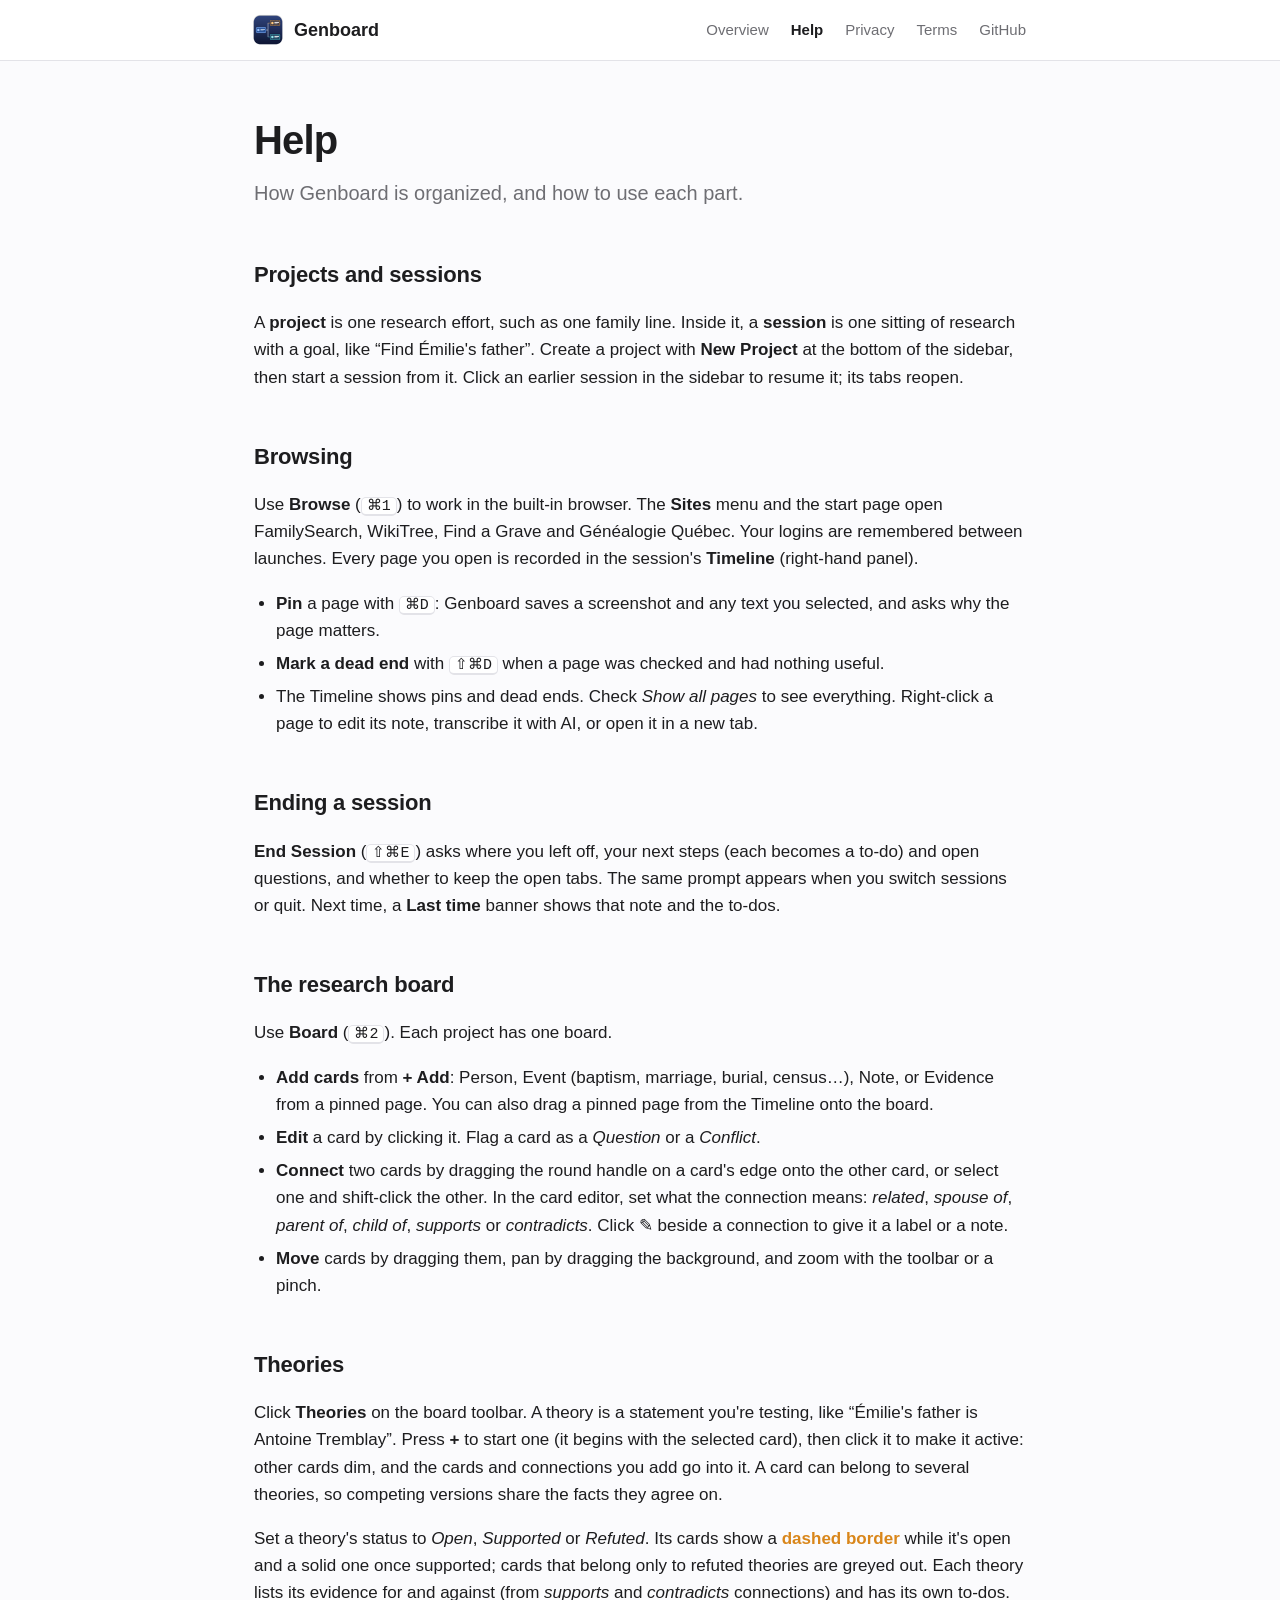
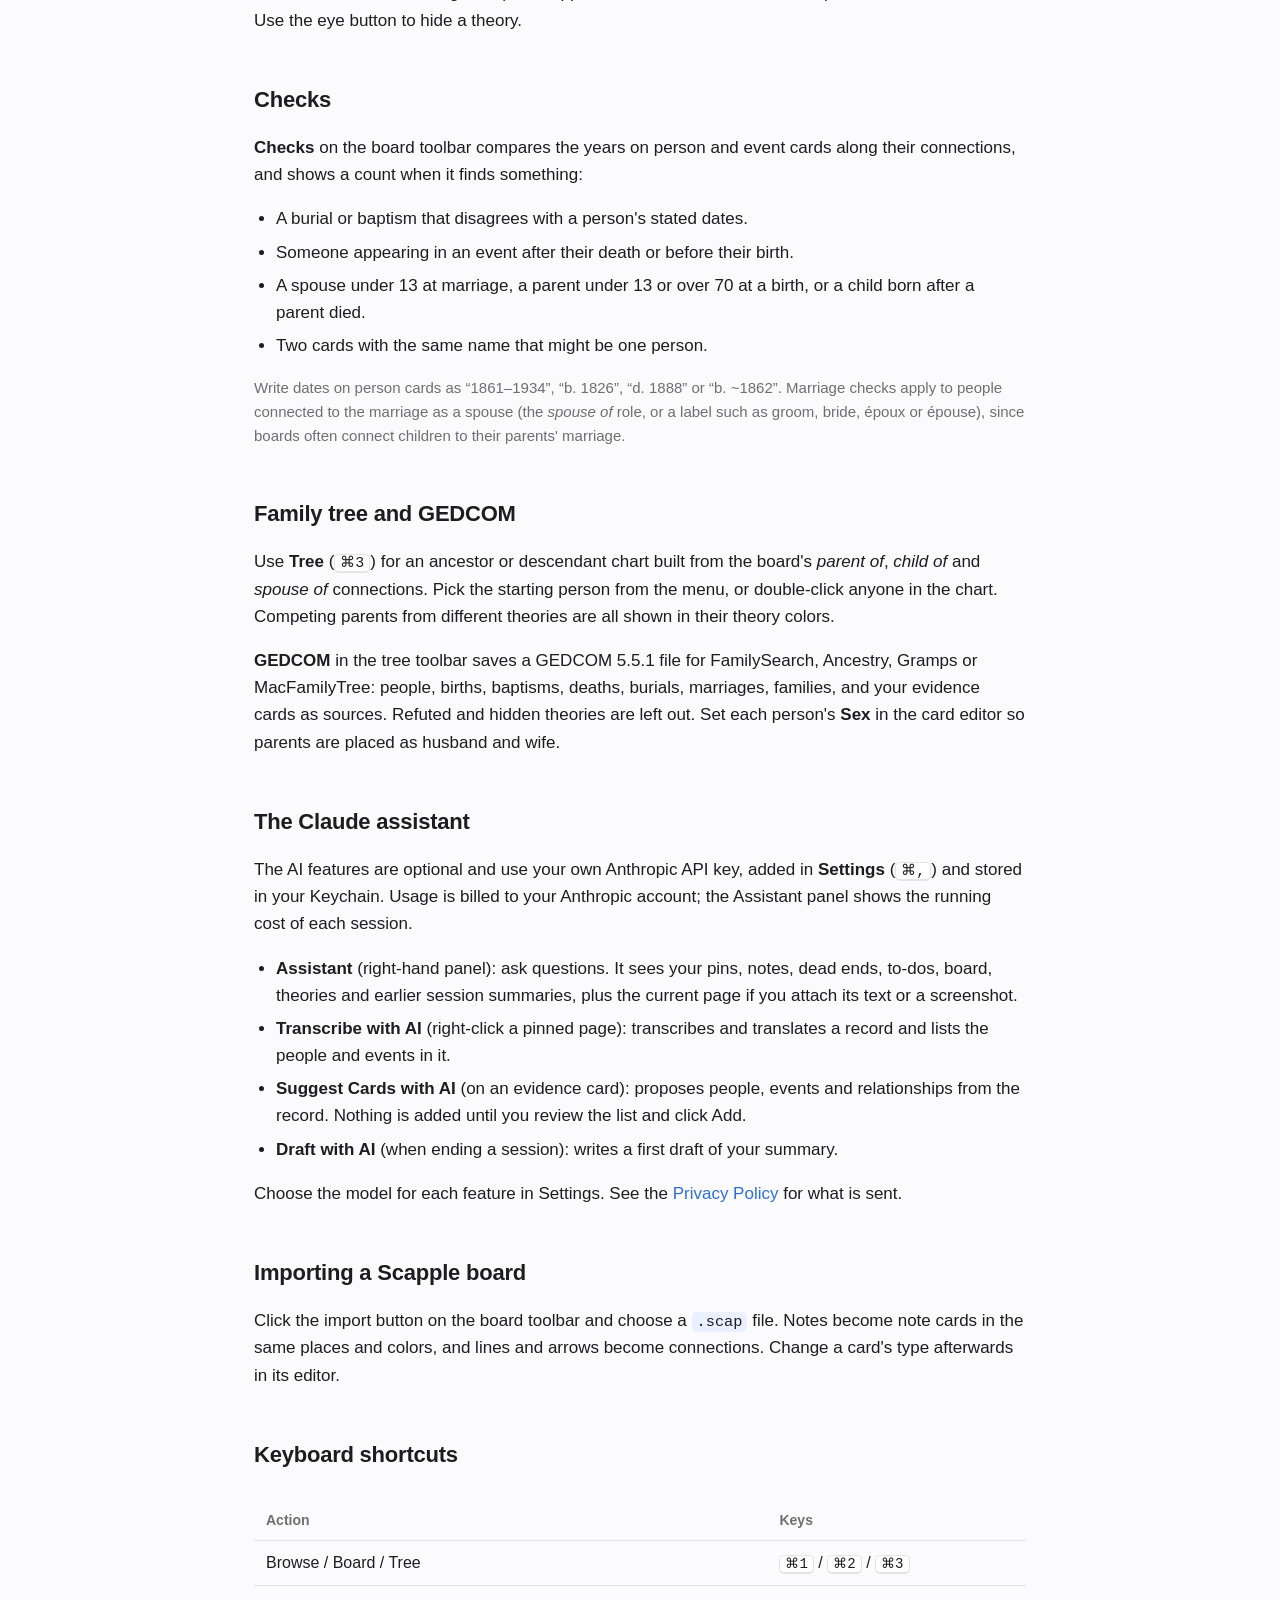
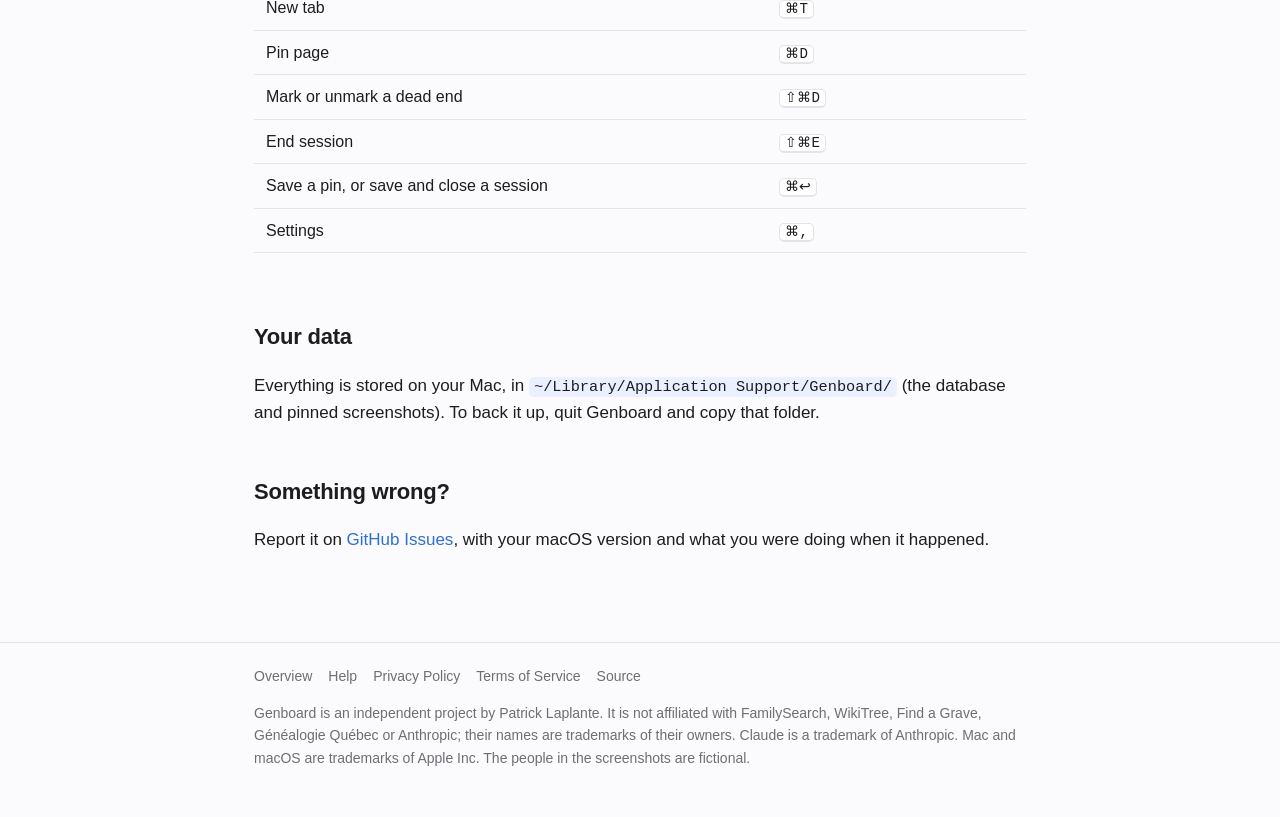
==== docs/help.html @ f25344b2 "Add the GitHub Pages website docs/ holds an overview, help, privacy policy and terms in the same lay" ====
<!doctype html>
<html lang="en">
<head>
<meta charset="utf-8">
<meta name="viewport" content="width=device-width, initial-scale=1">
<title>Help · Genboard</title>
<meta name="description" content="How to use Genboard: research sessions, pins, the research board, theories, checks, the family tree, GEDCOM export and the Claude assistant.">
<link rel="icon" href="icon-32.png" sizes="32x32" type="image/png">
<link rel="icon" href="icon-64.png" sizes="64x64" type="image/png">
<link rel="apple-touch-icon" href="icon-180.png">
<meta property="og:type" content="website">
<meta property="og:site_name" content="Genboard">
<meta property="og:title" content="Help · Genboard">
<meta property="og:description" content="How to use Genboard: research sessions, pins, the research board, theories, checks, the family tree, GEDCOM export and the Claude assistant.">
<meta property="og:url" content="https://patbonecrusher.github.io/genboard/help.html">
<meta property="og:image" content="https://patbonecrusher.github.io/genboard/social-card.png">
<meta name="twitter:card" content="summary_large_image">
<link rel="stylesheet" href="style.css">
</head>
<body>
<header class="site"><div class="inner">
  <a class="brand" href="./"><img class="mark" src="icon-64.png" alt="" width="36" height="36">Genboard</a>
  <nav><a href="./">Overview</a><a href="help.html" aria-current="page">Help</a><a href="privacy.html">Privacy</a><a href="terms.html">Terms</a><a href="https://github.com/patbonecrusher/genboard">GitHub</a></nav>
</div></header>
<main>
<h1>Help</h1>
<p class="lede">How Genboard is organized, and how to use each part.</p>

<h2>Projects and sessions</h2>
<p>A <strong>project</strong> is one research effort, such as one family line. Inside it, a <strong>session</strong> is one sitting of research with a goal, like “Find Émilie's father”. Create a project with <strong>New Project</strong> at the bottom of the sidebar, then start a session from it. Click an earlier session in the sidebar to resume it; its tabs reopen.</p>

<h2>Browsing</h2>
<p>Use <strong>Browse</strong> (<kbd>⌘1</kbd>) to work in the built-in browser. The <strong>Sites</strong> menu and the start page open FamilySearch, WikiTree, Find a Grave and Généalogie Québec. Your logins are remembered between launches. Every page you open is recorded in the session's <strong>Timeline</strong> (right-hand panel).</p>
<ul>
  <li><strong>Pin</strong> a page with <kbd>⌘D</kbd>: Genboard saves a screenshot and any text you selected, and asks why the page matters.</li>
  <li><strong>Mark a dead end</strong> with <kbd>⇧⌘D</kbd> when a page was checked and had nothing useful.</li>
  <li>The Timeline shows pins and dead ends. Check <em>Show all pages</em> to see everything. Right-click a page to edit its note, transcribe it with AI, or open it in a new tab.</li>
</ul>

<h2>Ending a session</h2>
<p><strong>End Session</strong> (<kbd>⇧⌘E</kbd>) asks where you left off, your next steps (each becomes a to-do) and open questions, and whether to keep the open tabs. The same prompt appears when you switch sessions or quit. Next time, a <strong>Last time</strong> banner shows that note and the to-dos.</p>

<h2>The research board</h2>
<p>Use <strong>Board</strong> (<kbd>⌘2</kbd>). Each project has one board.</p>
<ul>
  <li><strong>Add cards</strong> from <strong>+ Add</strong>: Person, Event (baptism, marriage, burial, census…), Note, or Evidence from a pinned page. You can also drag a pinned page from the Timeline onto the board.</li>
  <li><strong>Edit</strong> a card by clicking it. Flag a card as a <em>Question</em> or a <em>Conflict</em>.</li>
  <li><strong>Connect</strong> two cards by dragging the round handle on a card's edge onto the other card, or select one and shift-click the other. In the card editor, set what the connection means: <em>related</em>, <em>spouse of</em>, <em>parent of</em>, <em>child of</em>, <em>supports</em> or <em>contradicts</em>. Click ✎ beside a connection to give it a label or a note.</li>
  <li><strong>Move</strong> cards by dragging them, pan by dragging the background, and zoom with the toolbar or a pinch.</li>
</ul>

<h2>Theories</h2>
<p>Click <strong>Theories</strong> on the board toolbar. A theory is a statement you're testing, like “Émilie's father is Antoine Tremblay”. Press <strong>+</strong> to start one (it begins with the selected card), then click it to make it active: other cards dim, and the cards and connections you add go into it. A card can belong to several theories, so competing versions share the facts they agree on.</p>
<p>Set a theory's status to <em>Open</em>, <em>Supported</em> or <em>Refuted</em>. Its cards show a <span class="theory">dashed border</span> while it's open and a solid one once supported; cards that belong only to refuted theories are greyed out. Each theory lists its evidence for and against (from <em>supports</em> and <em>contradicts</em> connections) and has its own to-dos. Use the eye button to hide a theory.</p>

<h2>Checks</h2>
<p><strong>Checks</strong> on the board toolbar compares the years on person and event cards along their connections, and shows a count when it finds something:</p>
<ul>
  <li>A burial or baptism that disagrees with a person's stated dates.</li>
  <li>Someone appearing in an event after their death or before their birth.</li>
  <li>A spouse under 13 at marriage, a parent under 13 or over 70 at a birth, or a child born after a parent died.</li>
  <li>Two cards with the same name that might be one person.</li>
</ul>
<p class="note">Write dates on person cards as “1861–1934”, “b. 1826”, “d. 1888” or “b. ~1862”. Marriage checks apply to people connected to the marriage as a spouse (the <em>spouse of</em> role, or a label such as groom, bride, époux or épouse), since boards often connect children to their parents' marriage.</p>

<h2>Family tree and GEDCOM</h2>
<p>Use <strong>Tree</strong> (<kbd>⌘3</kbd>) for an ancestor or descendant chart built from the board's <em>parent of</em>, <em>child of</em> and <em>spouse of</em> connections. Pick the starting person from the menu, or double-click anyone in the chart. Competing parents from different theories are all shown in their theory colors.</p>
<p><strong>GEDCOM</strong> in the tree toolbar saves a GEDCOM 5.5.1 file for FamilySearch, Ancestry, Gramps or MacFamilyTree: people, births, baptisms, deaths, burials, marriages, families, and your evidence cards as sources. Refuted and hidden theories are left out. Set each person's <strong>Sex</strong> in the card editor so parents are placed as husband and wife.</p>

<h2>The Claude assistant</h2>
<p>The AI features are optional and use your own Anthropic API key, added in <strong>Settings</strong> (<kbd>⌘,</kbd>) and stored in your Keychain. Usage is billed to your Anthropic account; the Assistant panel shows the running cost of each session.</p>
<ul>
  <li><strong>Assistant</strong> (right-hand panel): ask questions. It sees your pins, notes, dead ends, to-dos, board, theories and earlier session summaries, plus the current page if you attach its text or a screenshot.</li>
  <li><strong>Transcribe with AI</strong> (right-click a pinned page): transcribes and translates a record and lists the people and events in it.</li>
  <li><strong>Suggest Cards with AI</strong> (on an evidence card): proposes people, events and relationships from the record. Nothing is added until you review the list and click Add.</li>
  <li><strong>Draft with AI</strong> (when ending a session): writes a first draft of your summary.</li>
</ul>
<p>Choose the model for each feature in Settings. See the <a href="privacy.html">Privacy Policy</a> for what is sent.</p>

<h2>Importing a Scapple board</h2>
<p>Click the import button on the board toolbar and choose a <code>.scap</code> file. Notes become note cards in the same places and colors, and lines and arrows become connections. Change a card's type afterwards in its editor.</p>

<h2>Keyboard shortcuts</h2>
<div class="table-wrap"><table>
  <tr><th>Action</th><th>Keys</th></tr>
  <tr><td>Browse / Board / Tree</td><td><kbd>⌘1</kbd> / <kbd>⌘2</kbd> / <kbd>⌘3</kbd></td></tr>
  <tr><td>New tab</td><td><kbd>⌘T</kbd></td></tr>
  <tr><td>Pin page</td><td><kbd>⌘D</kbd></td></tr>
  <tr><td>Mark or unmark a dead end</td><td><kbd>⇧⌘D</kbd></td></tr>
  <tr><td>End session</td><td><kbd>⇧⌘E</kbd></td></tr>
  <tr><td>Save a pin, or save and close a session</td><td><kbd>⌘↩</kbd></td></tr>
  <tr><td>Settings</td><td><kbd>⌘,</kbd></td></tr>
</table></div>

<h2>Your data</h2>
<p>Everything is stored on your Mac, in <code>~/Library/Application Support/Genboard/</code> (the database and pinned screenshots). To back it up, quit Genboard and copy that folder.</p>

<h2>Something wrong?</h2>
<p>Report it on <a href="https://github.com/patbonecrusher/genboard/issues">GitHub Issues</a>, with your macOS version and what you were doing when it happened.</p>
</main>
<footer class="site"><div class="inner">
  <a href="./">Overview</a><a href="help.html">Help</a><a href="privacy.html">Privacy Policy</a><a href="terms.html">Terms of Service</a><a href="https://github.com/patbonecrusher/genboard">Source</a>
  <p>Genboard is an independent project by Patrick Laplante. It is not affiliated with FamilySearch, WikiTree, Find a Grave, Généalogie Québec or Anthropic; their names are trademarks of their owners. Claude is a trademark of Anthropic. Mac and macOS are trademarks of Apple Inc. The people in the screenshots are fictional.</p>
</div></footer>
</body>
</html>
---- docs/style.css ----
:root {
  --bg: #fbfbfd;
  --surface: #ffffff;
  --text: #1d1d1f;
  --muted: #6e6e73;
  --line: #e3e3e8;
  --accent: #2f6fd0;
  --accent-soft: #eaf0ff;
  --theory: #d9861a;
  --code-bg: #f3f4f7;
}
@media (prefers-color-scheme: dark) {
  :root {
    --bg: #0f1012;
    --surface: #18191c;
    --text: #f2f2f4;
    --muted: #9a9aa2;
    --line: #2a2b30;
    --accent: #7fb0ff;
    --accent-soft: #1b2440;
    --theory: #f2a33a;
    --code-bg: #1d1f24;
  }
}
* { box-sizing: border-box; }
html { -webkit-text-size-adjust: 100%; }
body {
  margin: 0;
  background: var(--bg);
  color: var(--text);
  font: 17px/1.6 -apple-system, BlinkMacSystemFont, "SF Pro Text", "Helvetica Neue", Arial, sans-serif;
}
a { color: var(--accent); text-decoration: none; }
a:hover { text-decoration: underline; }
header.site { border-bottom: 1px solid var(--line); background: var(--surface); }
header.site .inner, main, footer.site .inner { max-width: 820px; margin: 0 auto; padding: 0 24px; }
header.site .inner { display: flex; align-items: center; justify-content: space-between; height: 60px; gap: 16px; }
.brand { display: flex; align-items: center; gap: 10px; font-weight: 650; font-size: 18px; color: var(--text); }
.brand:hover { text-decoration: none; }
.mark { width: 36px; height: 36px; display: block; margin: 0 -2px 0 -4px; }
nav { display: flex; flex-wrap: wrap; justify-content: flex-end; column-gap: 22px; }
nav a { font-size: 15px; color: var(--muted); }
nav a[aria-current="page"] { color: var(--text); font-weight: 600; }
main { padding-top: 56px; padding-bottom: 72px; }
.hero-icon { display: block; margin: 0 0 6px -14px; }
h1 { font-size: 40px; line-height: 1.15; letter-spacing: -0.02em; margin: 0 0 14px; }
h2 { font-size: 22px; letter-spacing: -0.01em; margin: 48px 0 10px; }
h3 { font-size: 17px; margin: 26px 0 6px; }
.lede { font-size: 20px; color: var(--muted); margin: 0 0 28px; }
.meta { color: var(--muted); font-size: 15px; margin: 0 0 32px; }
ul { padding-left: 22px; }
li { margin: 6px 0; }
.card { background: var(--surface); border: 1px solid var(--line); border-radius: 14px; padding: 20px 22px; margin: 22px 0; }
.card.accent { background: var(--accent-soft); border-color: transparent; }
.card p:first-child, .card h3:first-child { margin-top: 0; }
.card p:last-child, .card pre:last-child { margin-bottom: 0; }
.grid { display: grid; grid-template-columns: repeat(auto-fit, minmax(230px, 1fr)); gap: 14px; margin: 26px 0; }
.grid .card { margin: 0; }
.grid h3 { margin-top: 0; }
.grid p { color: var(--muted); font-size: 15.5px; margin: 0; }
.install { display: grid; grid-template-columns: repeat(auto-fit, minmax(240px, 1fr)); gap: 14px; margin: 22px 0 8px; }
.install .card { margin: 0; display: flex; flex-direction: column; gap: 8px; }
.install h3 { margin: 0; }
.install p { margin: 0; color: var(--muted); font-size: 15px; }
.button { display: inline-block; align-self: flex-start; background: var(--accent); color: #fff; font-weight: 600; font-size: 15px; padding: 8px 16px; border-radius: 9px; }
.button:hover { text-decoration: none; filter: brightness(1.08); }
@media (prefers-color-scheme: dark) { .button { color: #0b1220; } }
.shots { display: grid; gap: 18px; margin: 30px 0 8px; }
.shots figure { margin: 0; }
.shots img { display: block; width: 100%; height: auto; border-radius: 12px; border: 1px solid var(--line); }
.shots figcaption { color: var(--muted); font-size: 14.5px; margin-top: 8px; }
table { width: 100%; border-collapse: collapse; margin: 18px 0; font-size: 16px; }
th, td { text-align: left; vertical-align: top; padding: 9px 12px; border-bottom: 1px solid var(--line); }
th { color: var(--muted); font-weight: 600; font-size: 14px; }
.table-wrap { overflow-x: auto; }
code { font: 0.9em ui-monospace, "SF Mono", Menlo, monospace; background: var(--accent-soft); padding: 1px 5px; border-radius: 5px; }
pre { background: var(--code-bg); border: 1px solid var(--line); border-radius: 10px; padding: 12px 14px; overflow-x: auto; margin: 10px 0 18px; }
pre code { background: none; padding: 0; font-size: 14.5px; line-height: 1.55; }
kbd { font: 0.88em ui-monospace, "SF Mono", Menlo, monospace; background: var(--surface); border: 1px solid var(--line); border-bottom-width: 2px; border-radius: 5px; padding: 0 5px; white-space: nowrap; }
.theory { color: var(--theory); font-weight: 600; }
.note { color: var(--muted); font-size: 15px; }
footer.site { border-top: 1px solid var(--line); }
footer.site .inner { padding-top: 22px; padding-bottom: 34px; color: var(--muted); font-size: 14px; }
footer.site a { color: var(--muted); margin-right: 16px; }
@media (max-width: 520px) {
  h1 { font-size: 32px; }
  header.site .inner { height: auto; padding-top: 12px; padding-bottom: 12px; flex-direction: column; align-items: flex-start; }
  nav { justify-content: flex-start; }
}
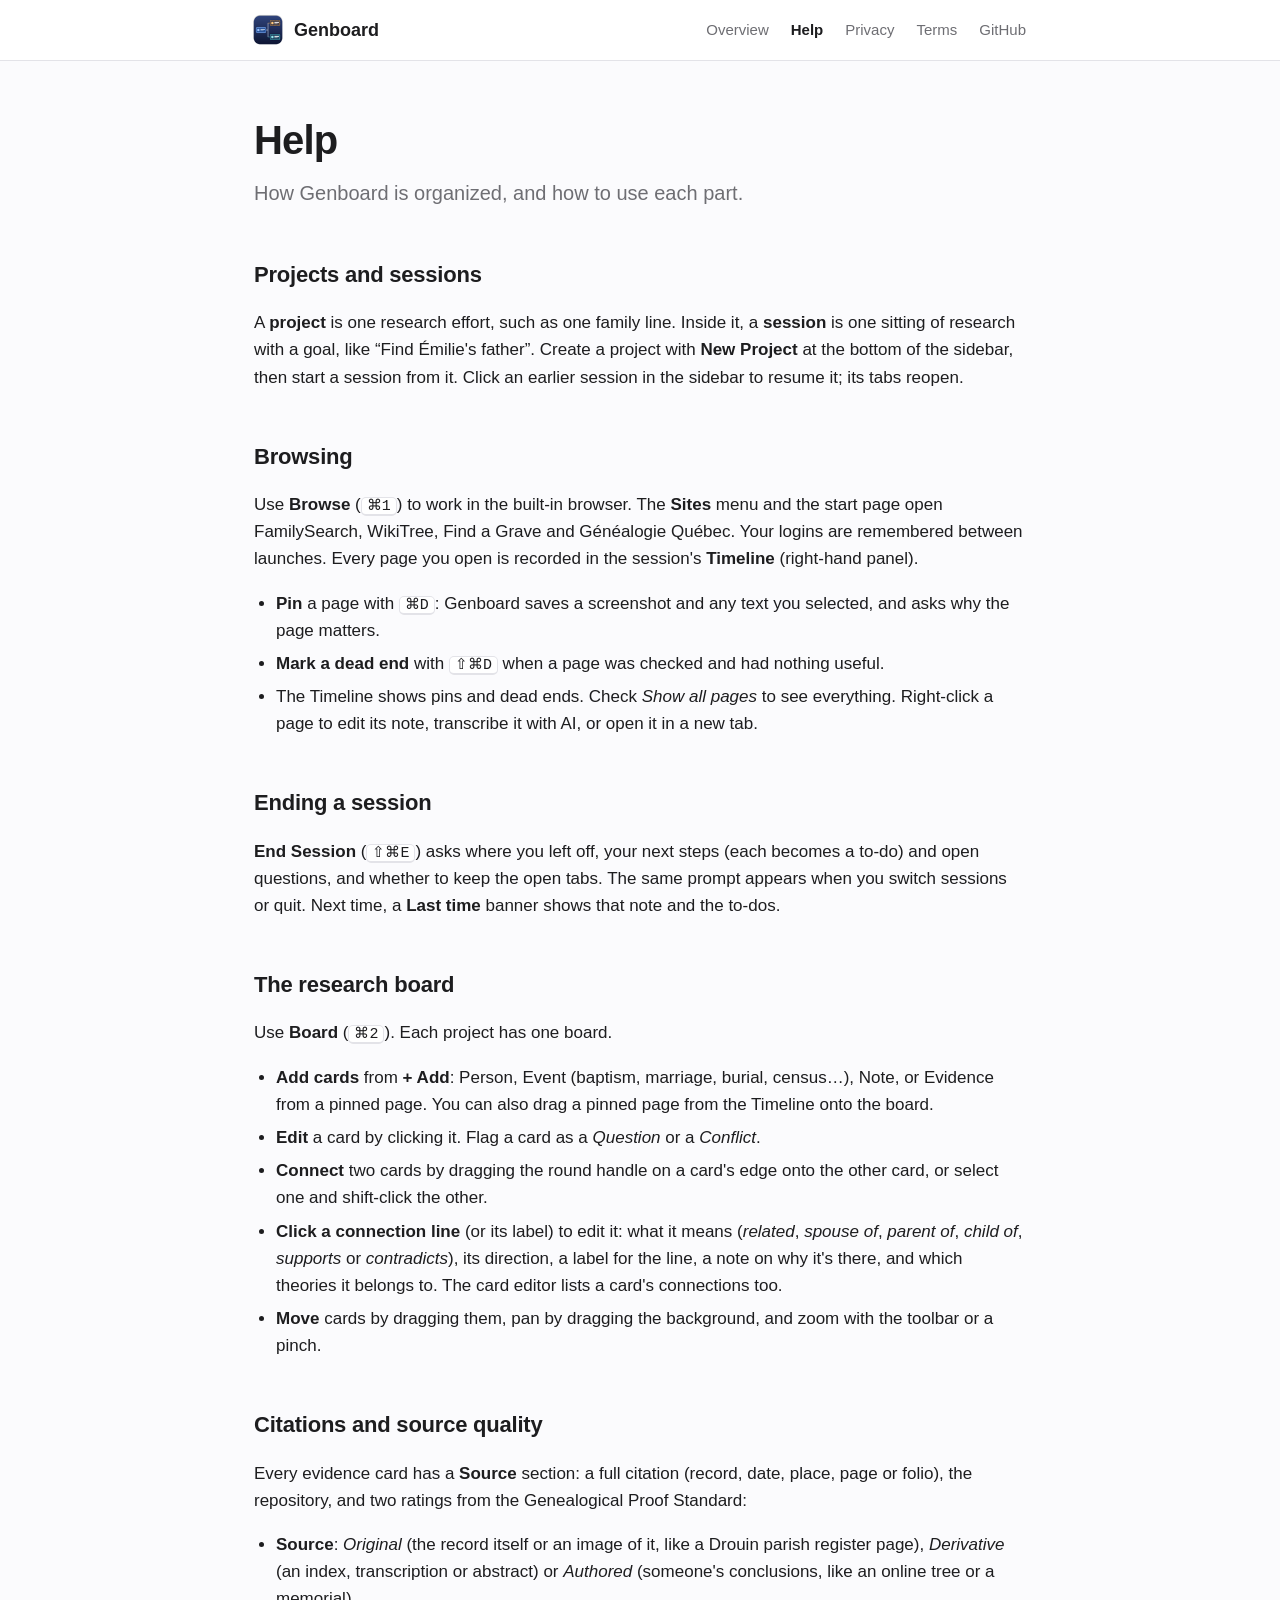
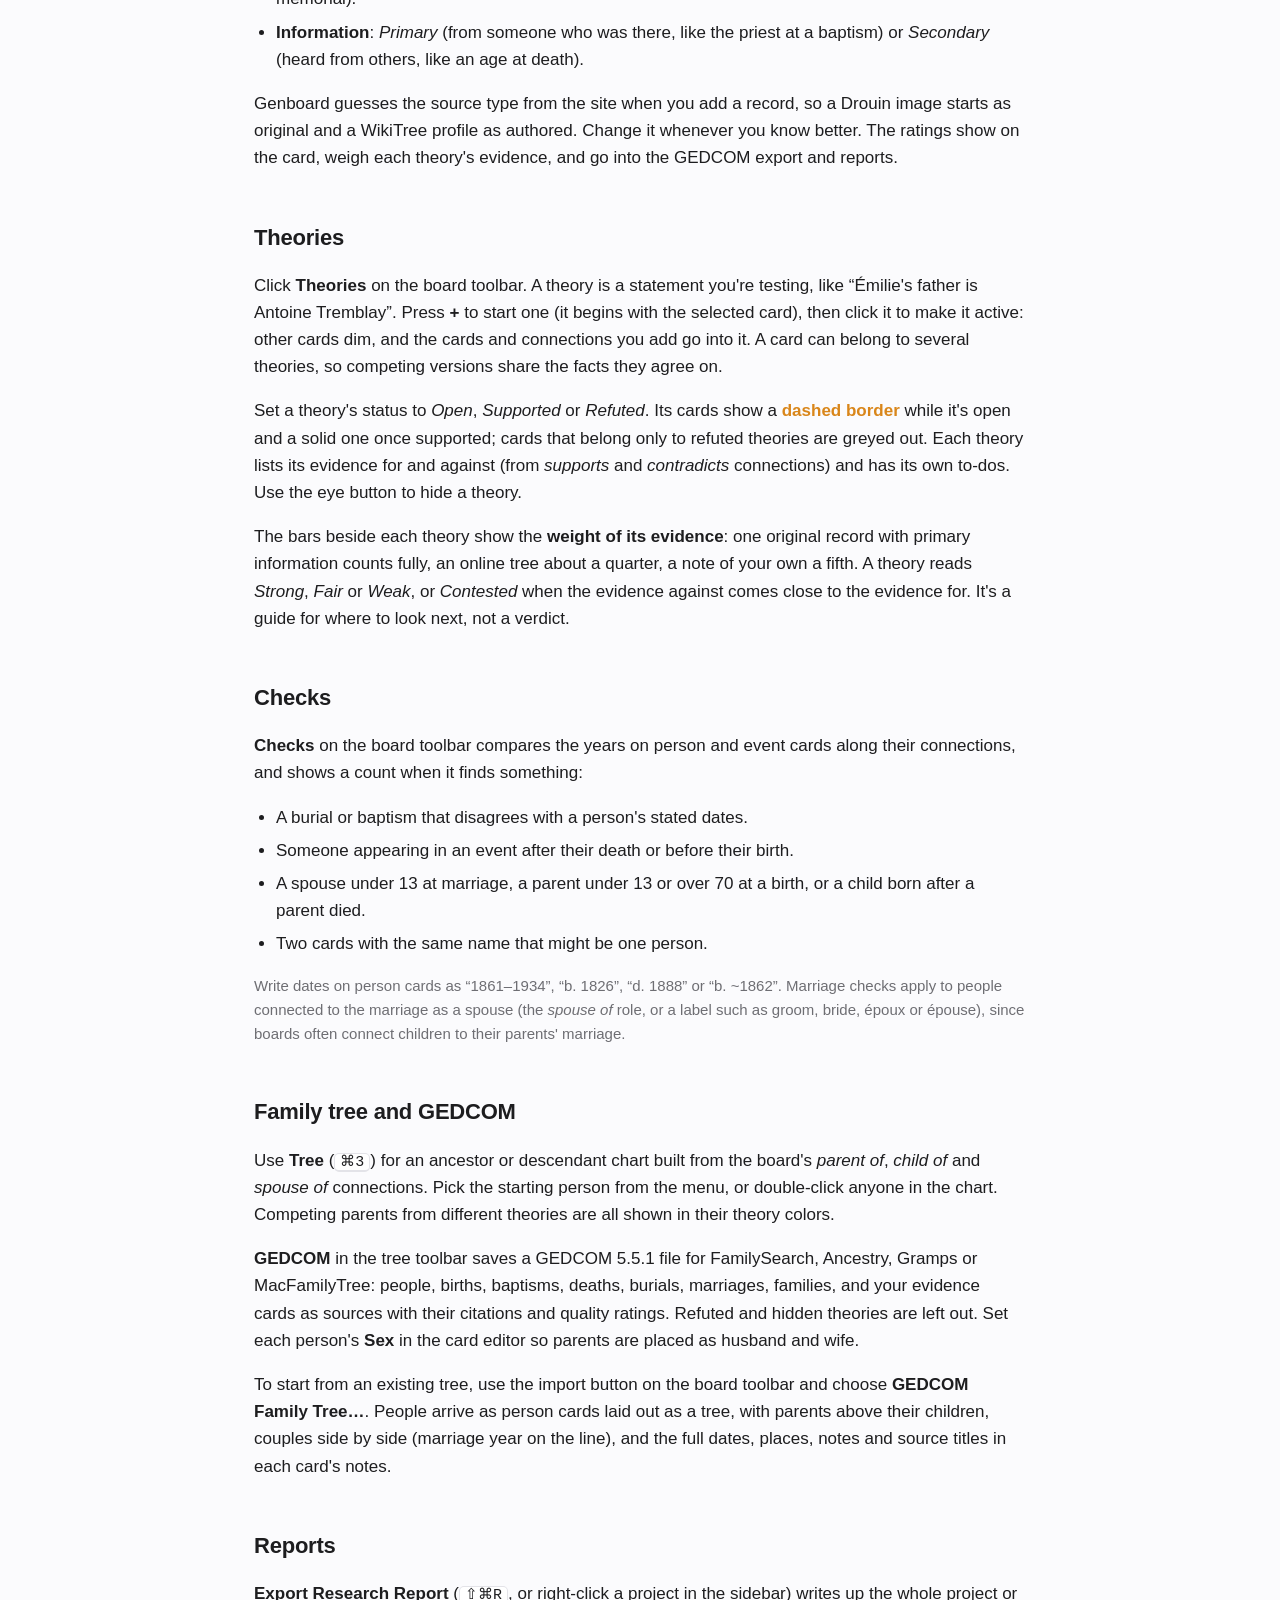
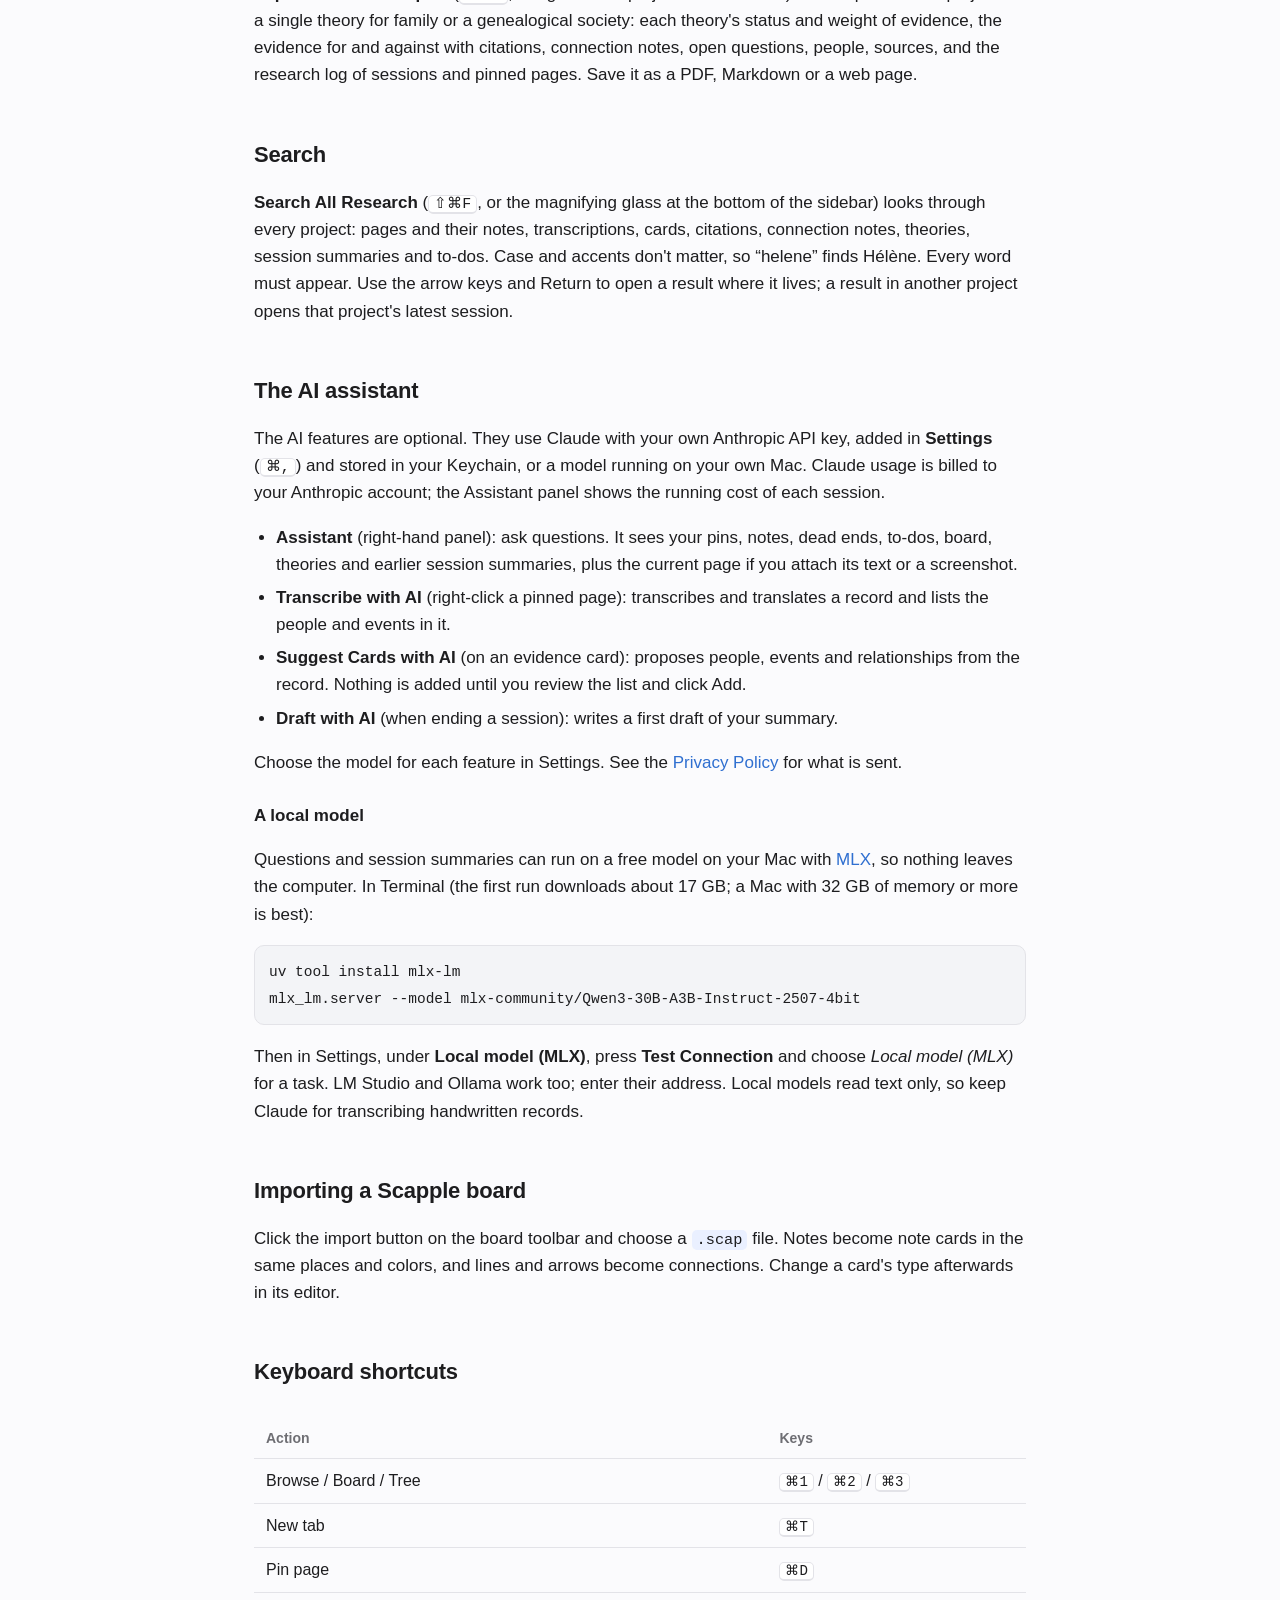
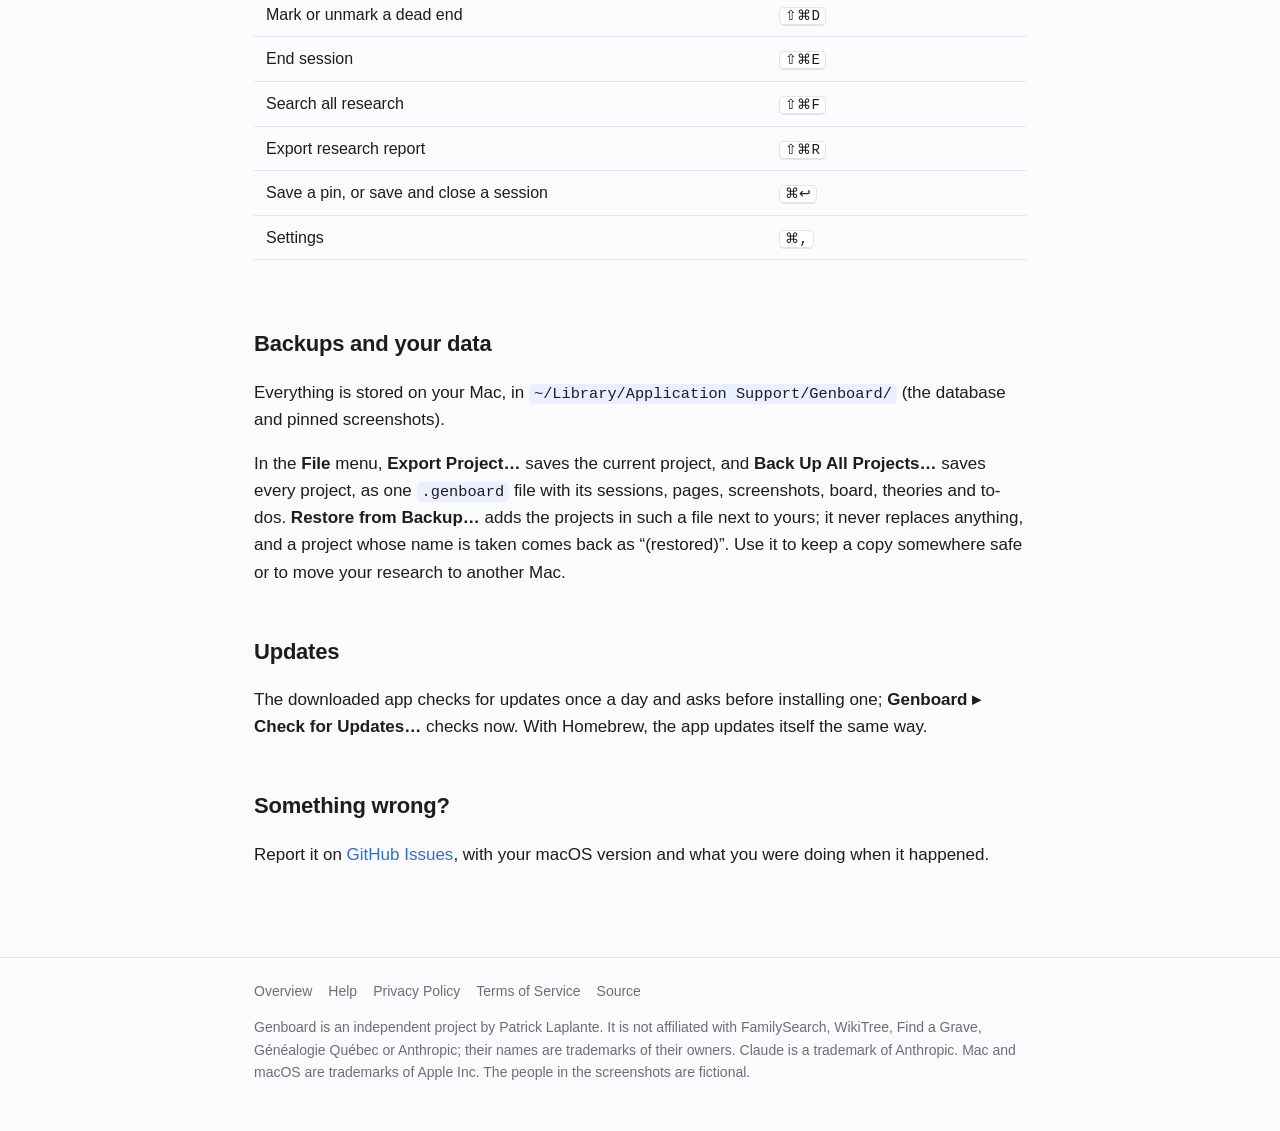
==== commit 4d04f052: "Updates with Sparkle, docs and site for 0.2 - Sparkle 2.10.0: daily update checks against docs/appca" ====
--- a/docs/help.html
+++ b/docs/help.html
@@ -4,14 +4,14 @@
 <meta charset="utf-8">
 <meta name="viewport" content="width=device-width, initial-scale=1">
 <title>Help · Genboard</title>
-<meta name="description" content="How to use Genboard: research sessions, pins, the research board, theories, checks, the family tree, GEDCOM export and the Claude assistant.">
+<meta name="description" content="How to use Genboard: research sessions, pins, the research board, theories, citations, checks, the family tree, GEDCOM, reports, search, backups and the AI assistant.">
 <link rel="icon" href="icon-32.png" sizes="32x32" type="image/png">
 <link rel="icon" href="icon-64.png" sizes="64x64" type="image/png">
 <link rel="apple-touch-icon" href="icon-180.png">
 <meta property="og:type" content="website">
 <meta property="og:site_name" content="Genboard">
 <meta property="og:title" content="Help · Genboard">
-<meta property="og:description" content="How to use Genboard: research sessions, pins, the research board, theories, checks, the family tree, GEDCOM export and the Claude assistant.">
+<meta property="og:description" content="How to use Genboard: research sessions, pins, the research board, theories, citations, checks, the family tree, GEDCOM, reports, search, backups and the AI assistant.">
 <meta property="og:url" content="https://patbonecrusher.github.io/genboard/help.html">
 <meta property="og:image" content="https://patbonecrusher.github.io/genboard/social-card.png">
 <meta name="twitter:card" content="summary_large_image">
@@ -45,13 +45,23 @@
 <ul>
   <li><strong>Add cards</strong> from <strong>+ Add</strong>: Person, Event (baptism, marriage, burial, census…), Note, or Evidence from a pinned page. You can also drag a pinned page from the Timeline onto the board.</li>
   <li><strong>Edit</strong> a card by clicking it. Flag a card as a <em>Question</em> or a <em>Conflict</em>.</li>
-  <li><strong>Connect</strong> two cards by dragging the round handle on a card's edge onto the other card, or select one and shift-click the other. In the card editor, set what the connection means: <em>related</em>, <em>spouse of</em>, <em>parent of</em>, <em>child of</em>, <em>supports</em> or <em>contradicts</em>. Click ✎ beside a connection to give it a label or a note.</li>
+  <li><strong>Connect</strong> two cards by dragging the round handle on a card's edge onto the other card, or select one and shift-click the other.</li>
+  <li><strong>Click a connection line</strong> (or its label) to edit it: what it means (<em>related</em>, <em>spouse of</em>, <em>parent of</em>, <em>child of</em>, <em>supports</em> or <em>contradicts</em>), its direction, a label for the line, a note on why it's there, and which theories it belongs to. The card editor lists a card's connections too.</li>
   <li><strong>Move</strong> cards by dragging them, pan by dragging the background, and zoom with the toolbar or a pinch.</li>
 </ul>
+
+<h2>Citations and source quality</h2>
+<p>Every evidence card has a <strong>Source</strong> section: a full citation (record, date, place, page or folio), the repository, and two ratings from the Genealogical Proof Standard:</p>
+<ul>
+  <li><strong>Source</strong>: <em>Original</em> (the record itself or an image of it, like a Drouin parish register page), <em>Derivative</em> (an index, transcription or abstract) or <em>Authored</em> (someone's conclusions, like an online tree or a memorial).</li>
+  <li><strong>Information</strong>: <em>Primary</em> (from someone who was there, like the priest at a baptism) or <em>Secondary</em> (heard from others, like an age at death).</li>
+</ul>
+<p>Genboard guesses the source type from the site when you add a record, so a Drouin image starts as original and a WikiTree profile as authored. Change it whenever you know better. The ratings show on the card, weigh each theory's evidence, and go into the GEDCOM export and reports.</p>
 
 <h2>Theories</h2>
 <p>Click <strong>Theories</strong> on the board toolbar. A theory is a statement you're testing, like “Émilie's father is Antoine Tremblay”. Press <strong>+</strong> to start one (it begins with the selected card), then click it to make it active: other cards dim, and the cards and connections you add go into it. A card can belong to several theories, so competing versions share the facts they agree on.</p>
 <p>Set a theory's status to <em>Open</em>, <em>Supported</em> or <em>Refuted</em>. Its cards show a <span class="theory">dashed border</span> while it's open and a solid one once supported; cards that belong only to refuted theories are greyed out. Each theory lists its evidence for and against (from <em>supports</em> and <em>contradicts</em> connections) and has its own to-dos. Use the eye button to hide a theory.</p>
+<p>The bars beside each theory show the <strong>weight of its evidence</strong>: one original record with primary information counts fully, an online tree about a quarter, a note of your own a fifth. A theory reads <em>Strong</em>, <em>Fair</em> or <em>Weak</em>, or <em>Contested</em> when the evidence against comes close to the evidence for. It's a guide for where to look next, not a verdict.</p>
 
 <h2>Checks</h2>
 <p><strong>Checks</strong> on the board toolbar compares the years on person and event cards along their connections, and shows a count when it finds something:</p>
@@ -65,10 +75,17 @@
 
 <h2>Family tree and GEDCOM</h2>
 <p>Use <strong>Tree</strong> (<kbd>⌘3</kbd>) for an ancestor or descendant chart built from the board's <em>parent of</em>, <em>child of</em> and <em>spouse of</em> connections. Pick the starting person from the menu, or double-click anyone in the chart. Competing parents from different theories are all shown in their theory colors.</p>
-<p><strong>GEDCOM</strong> in the tree toolbar saves a GEDCOM 5.5.1 file for FamilySearch, Ancestry, Gramps or MacFamilyTree: people, births, baptisms, deaths, burials, marriages, families, and your evidence cards as sources. Refuted and hidden theories are left out. Set each person's <strong>Sex</strong> in the card editor so parents are placed as husband and wife.</p>
+<p><strong>GEDCOM</strong> in the tree toolbar saves a GEDCOM 5.5.1 file for FamilySearch, Ancestry, Gramps or MacFamilyTree: people, births, baptisms, deaths, burials, marriages, families, and your evidence cards as sources with their citations and quality ratings. Refuted and hidden theories are left out. Set each person's <strong>Sex</strong> in the card editor so parents are placed as husband and wife.</p>
+<p>To start from an existing tree, use the import button on the board toolbar and choose <strong>GEDCOM Family Tree…</strong>. People arrive as person cards laid out as a tree, with parents above their children, couples side by side (marriage year on the line), and the full dates, places, notes and source titles in each card's notes.</p>
 
-<h2>The Claude assistant</h2>
-<p>The AI features are optional and use your own Anthropic API key, added in <strong>Settings</strong> (<kbd>⌘,</kbd>) and stored in your Keychain. Usage is billed to your Anthropic account; the Assistant panel shows the running cost of each session.</p>
+<h2>Reports</h2>
+<p><strong>Export Research Report</strong> (<kbd>⇧⌘R</kbd>, or right-click a project in the sidebar) writes up the whole project or a single theory for family or a genealogical society: each theory's status and weight of evidence, the evidence for and against with citations, connection notes, open questions, people, sources, and the research log of sessions and pinned pages. Save it as a PDF, Markdown or a web page.</p>
+
+<h2>Search</h2>
+<p><strong>Search All Research</strong> (<kbd>⇧⌘F</kbd>, or the magnifying glass at the bottom of the sidebar) looks through every project: pages and their notes, transcriptions, cards, citations, connection notes, theories, session summaries and to-dos. Case and accents don't matter, so “helene” finds Hélène. Every word must appear. Use the arrow keys and Return to open a result where it lives; a result in another project opens that project's latest session.</p>
+
+<h2>The AI assistant</h2>
+<p>The AI features are optional. They use Claude with your own Anthropic API key, added in <strong>Settings</strong> (<kbd>⌘,</kbd>) and stored in your Keychain, or a model running on your own Mac. Claude usage is billed to your Anthropic account; the Assistant panel shows the running cost of each session.</p>
 <ul>
   <li><strong>Assistant</strong> (right-hand panel): ask questions. It sees your pins, notes, dead ends, to-dos, board, theories and earlier session summaries, plus the current page if you attach its text or a screenshot.</li>
   <li><strong>Transcribe with AI</strong> (right-click a pinned page): transcribes and translates a record and lists the people and events in it.</li>
@@ -76,6 +93,11 @@
   <li><strong>Draft with AI</strong> (when ending a session): writes a first draft of your summary.</li>
 </ul>
 <p>Choose the model for each feature in Settings. See the <a href="privacy.html">Privacy Policy</a> for what is sent.</p>
+<h3>A local model</h3>
+<p>Questions and session summaries can run on a free model on your Mac with <a href="https://github.com/ml-explore/mlx-lm">MLX</a>, so nothing leaves the computer. In Terminal (the first run downloads about 17 GB; a Mac with 32 GB of memory or more is best):</p>
+<pre><code>uv tool install mlx-lm
+mlx_lm.server --model mlx-community/Qwen3-30B-A3B-Instruct-2507-4bit</code></pre>
+<p>Then in Settings, under <strong>Local model (MLX)</strong>, press <strong>Test Connection</strong> and choose <em>Local model (MLX)</em> for a task. LM Studio and Ollama work too; enter their address. Local models read text only, so keep Claude for transcribing handwritten records.</p>
 
 <h2>Importing a Scapple board</h2>
 <p>Click the import button on the board toolbar and choose a <code>.scap</code> file. Notes become note cards in the same places and colors, and lines and arrows become connections. Change a card's type afterwards in its editor.</p>
@@ -88,12 +110,18 @@
   <tr><td>Pin page</td><td><kbd>⌘D</kbd></td></tr>
   <tr><td>Mark or unmark a dead end</td><td><kbd>⇧⌘D</kbd></td></tr>
   <tr><td>End session</td><td><kbd>⇧⌘E</kbd></td></tr>
+  <tr><td>Search all research</td><td><kbd>⇧⌘F</kbd></td></tr>
+  <tr><td>Export research report</td><td><kbd>⇧⌘R</kbd></td></tr>
   <tr><td>Save a pin, or save and close a session</td><td><kbd>⌘↩</kbd></td></tr>
   <tr><td>Settings</td><td><kbd>⌘,</kbd></td></tr>
 </table></div>
 
-<h2>Your data</h2>
-<p>Everything is stored on your Mac, in <code>~/Library/Application Support/Genboard/</code> (the database and pinned screenshots). To back it up, quit Genboard and copy that folder.</p>
+<h2>Backups and your data</h2>
+<p>Everything is stored on your Mac, in <code>~/Library/Application Support/Genboard/</code> (the database and pinned screenshots).</p>
+<p>In the <strong>File</strong> menu, <strong>Export Project…</strong> saves the current project, and <strong>Back Up All Projects…</strong> saves every project, as one <code>.genboard</code> file with its sessions, pages, screenshots, board, theories and to-dos. <strong>Restore from Backup…</strong> adds the projects in such a file next to yours; it never replaces anything, and a project whose name is taken comes back as “(restored)”. Use it to keep a copy somewhere safe or to move your research to another Mac.</p>
+
+<h2>Updates</h2>
+<p>The downloaded app checks for updates once a day and asks before installing one; <strong>Genboard ▸ Check for Updates…</strong> checks now. With Homebrew, the app updates itself the same way.</p>
 
 <h2>Something wrong?</h2>
 <p>Report it on <a href="https://github.com/patbonecrusher/genboard/issues">GitHub Issues</a>, with your macOS version and what you were doing when it happened.</p>
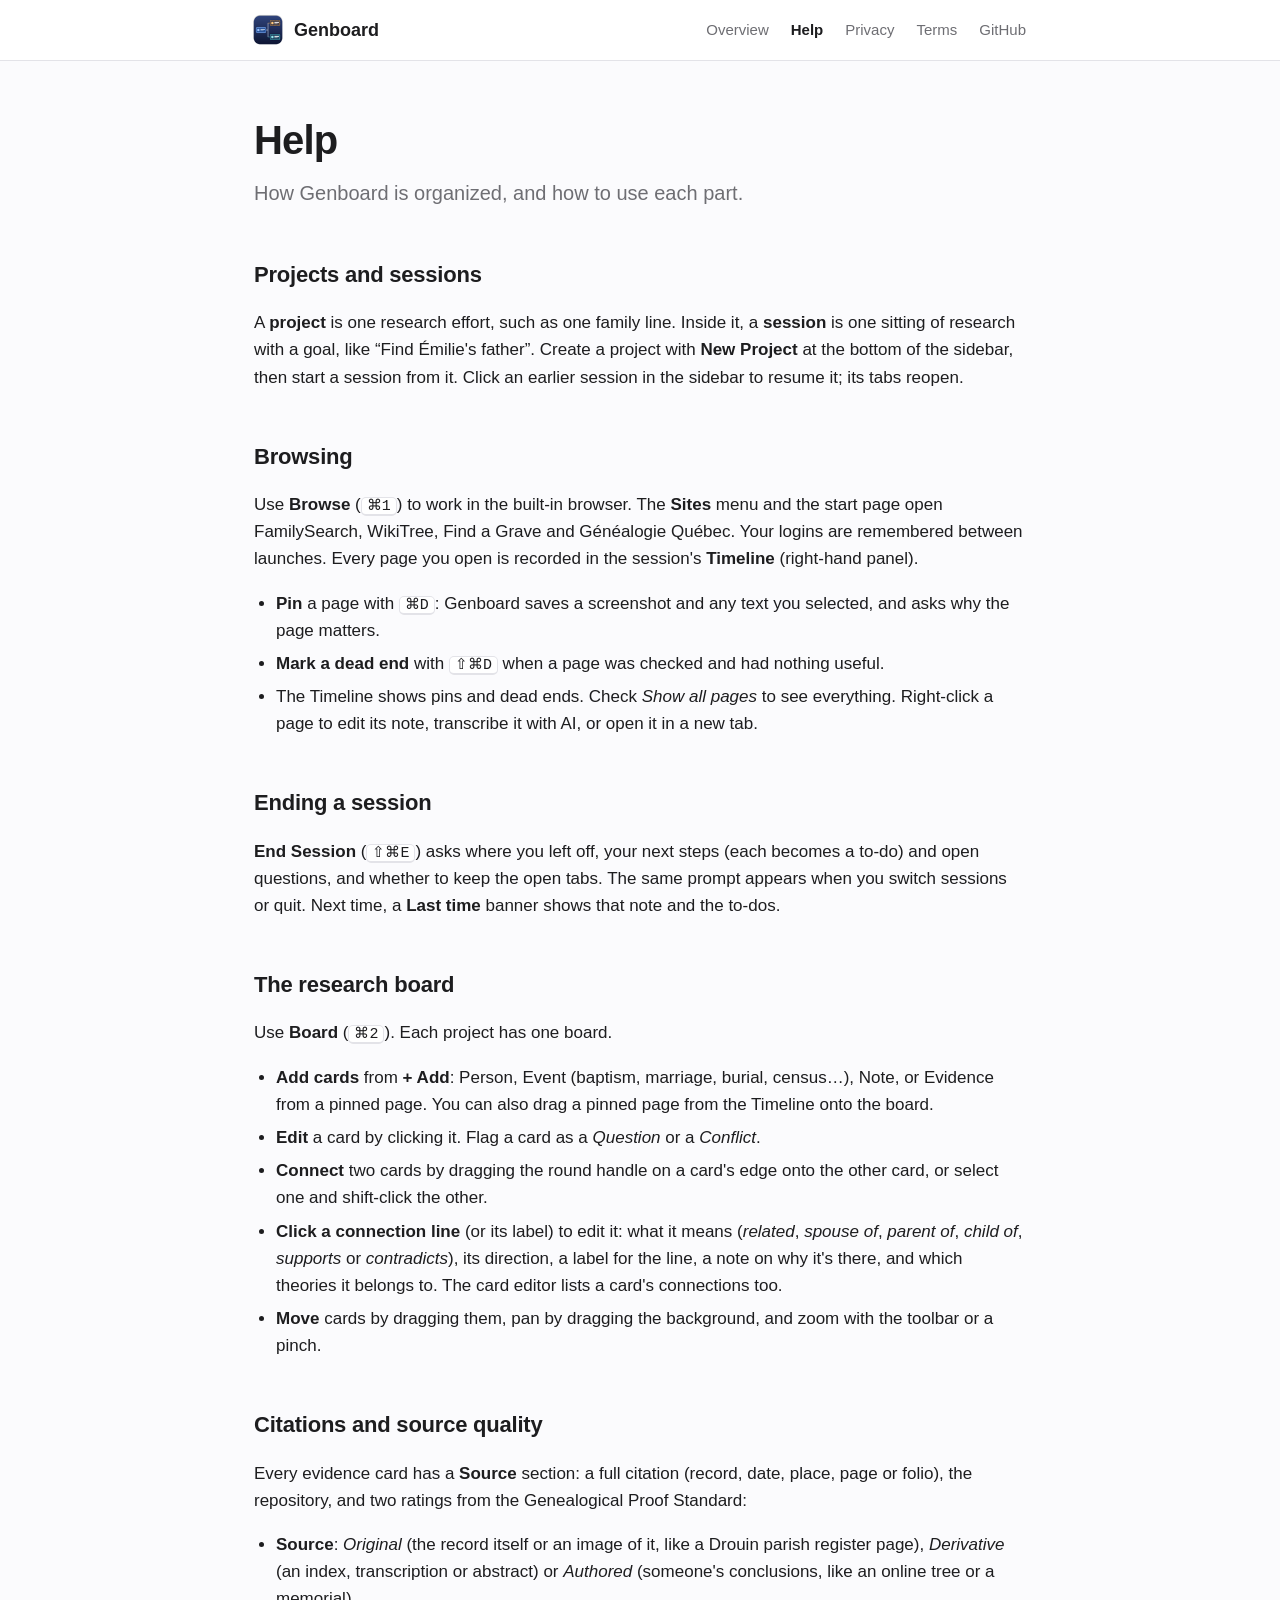
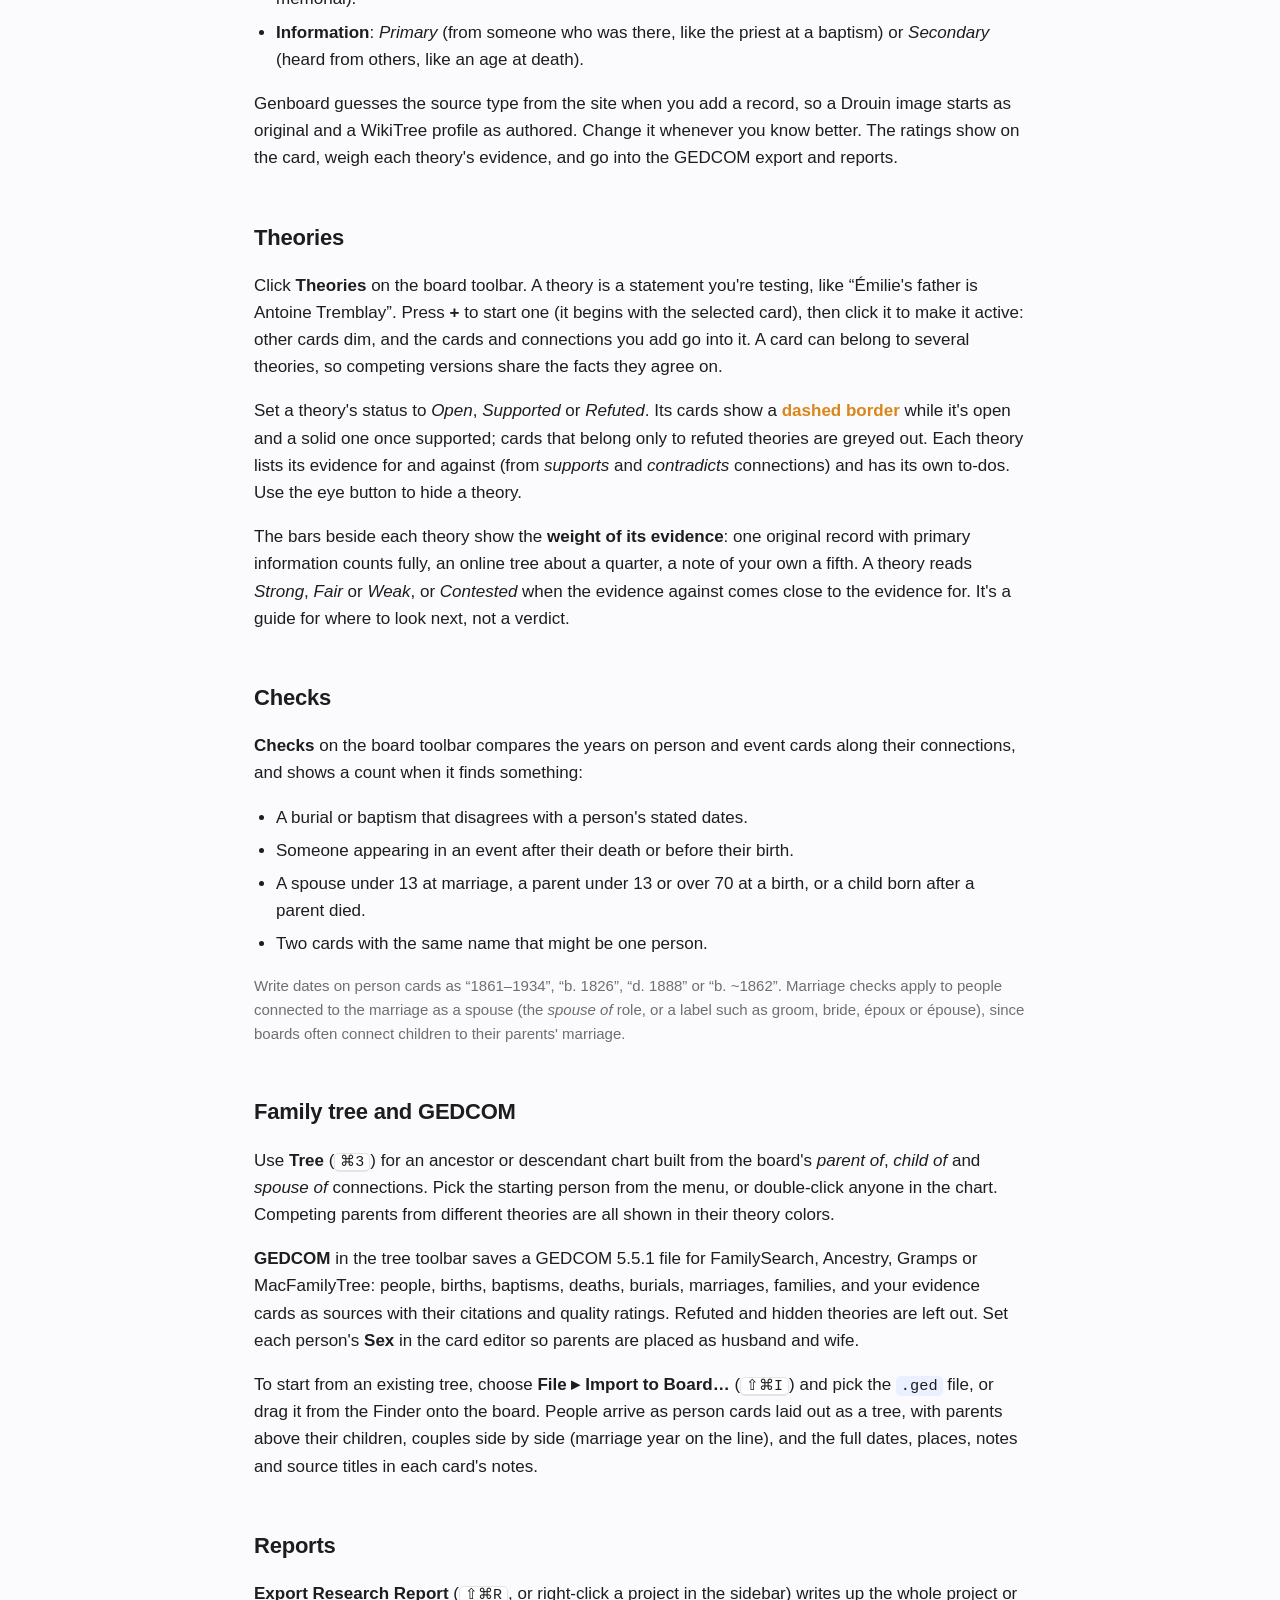
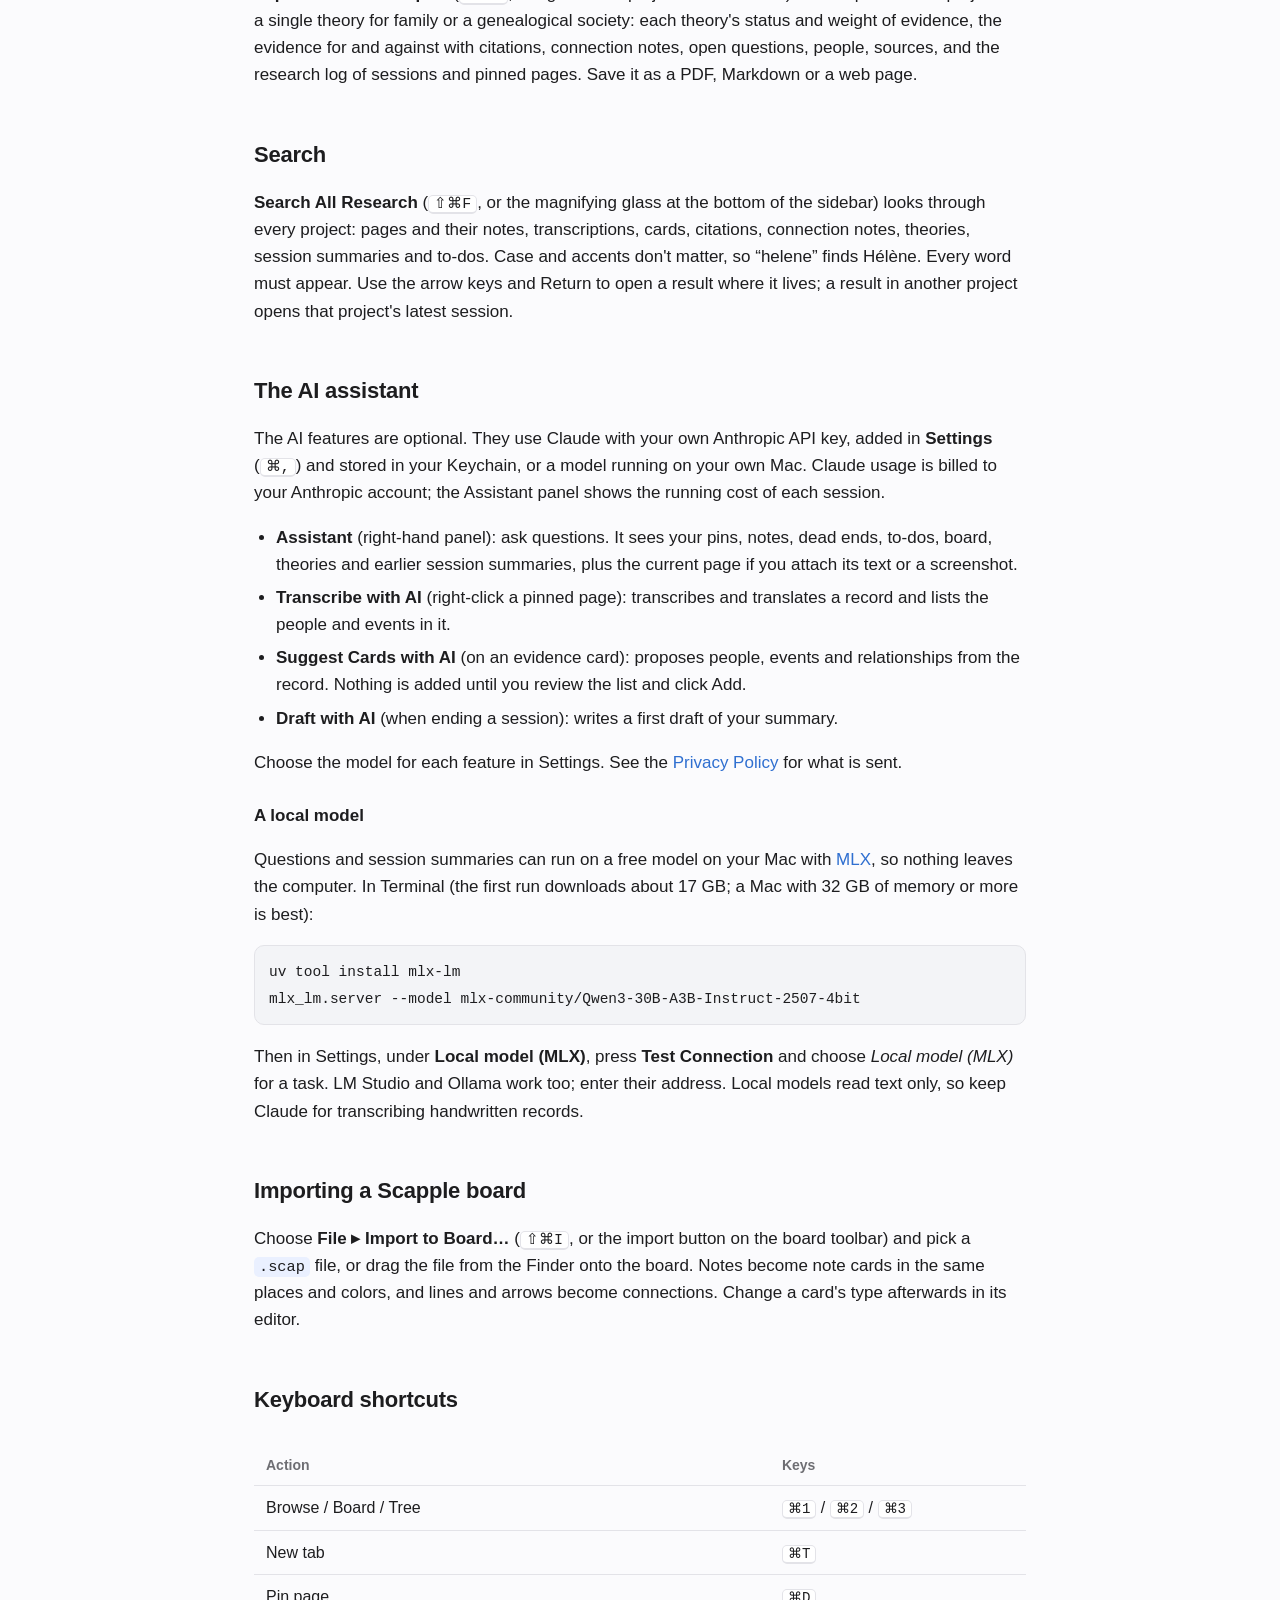
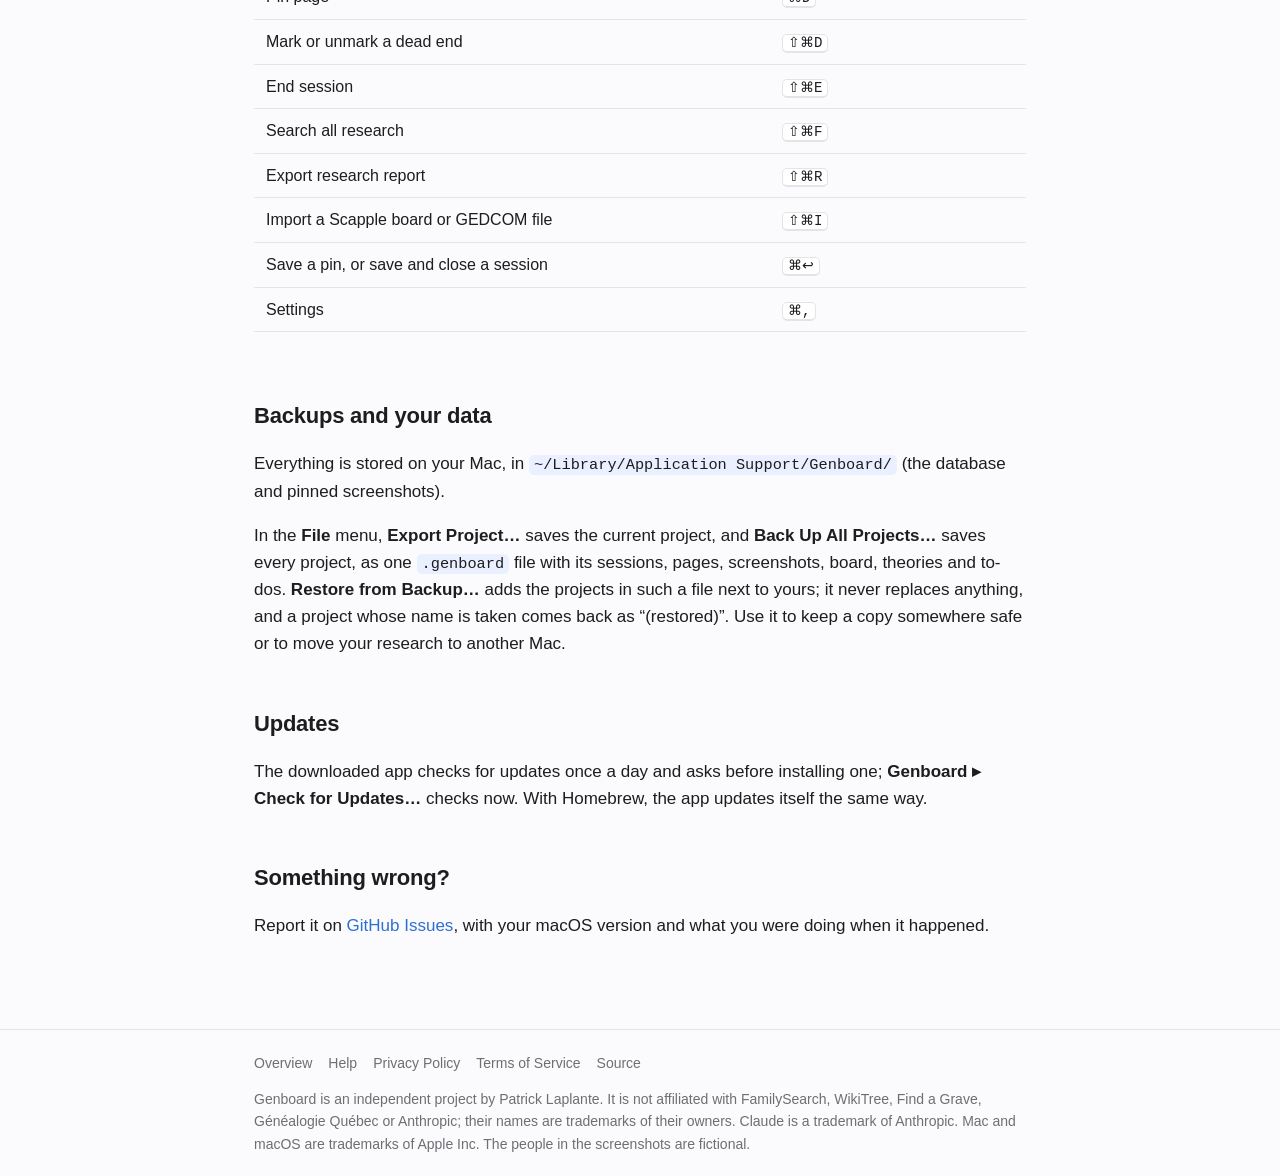
==== commit fd443861: "Import Scapple and GEDCOM files from the File menu or by dragging them onto the board File ▸ Import " ====
--- a/docs/help.html
+++ b/docs/help.html
@@ -76,7 +76,7 @@
 <h2>Family tree and GEDCOM</h2>
 <p>Use <strong>Tree</strong> (<kbd>⌘3</kbd>) for an ancestor or descendant chart built from the board's <em>parent of</em>, <em>child of</em> and <em>spouse of</em> connections. Pick the starting person from the menu, or double-click anyone in the chart. Competing parents from different theories are all shown in their theory colors.</p>
 <p><strong>GEDCOM</strong> in the tree toolbar saves a GEDCOM 5.5.1 file for FamilySearch, Ancestry, Gramps or MacFamilyTree: people, births, baptisms, deaths, burials, marriages, families, and your evidence cards as sources with their citations and quality ratings. Refuted and hidden theories are left out. Set each person's <strong>Sex</strong> in the card editor so parents are placed as husband and wife.</p>
-<p>To start from an existing tree, use the import button on the board toolbar and choose <strong>GEDCOM Family Tree…</strong>. People arrive as person cards laid out as a tree, with parents above their children, couples side by side (marriage year on the line), and the full dates, places, notes and source titles in each card's notes.</p>
+<p>To start from an existing tree, choose <strong>File ▸ Import to Board…</strong> (<kbd>⇧⌘I</kbd>) and pick the <code>.ged</code> file, or drag it from the Finder onto the board. People arrive as person cards laid out as a tree, with parents above their children, couples side by side (marriage year on the line), and the full dates, places, notes and source titles in each card's notes.</p>
 
 <h2>Reports</h2>
 <p><strong>Export Research Report</strong> (<kbd>⇧⌘R</kbd>, or right-click a project in the sidebar) writes up the whole project or a single theory for family or a genealogical society: each theory's status and weight of evidence, the evidence for and against with citations, connection notes, open questions, people, sources, and the research log of sessions and pinned pages. Save it as a PDF, Markdown or a web page.</p>
@@ -100,7 +100,7 @@
 <p>Then in Settings, under <strong>Local model (MLX)</strong>, press <strong>Test Connection</strong> and choose <em>Local model (MLX)</em> for a task. LM Studio and Ollama work too; enter their address. Local models read text only, so keep Claude for transcribing handwritten records.</p>
 
 <h2>Importing a Scapple board</h2>
-<p>Click the import button on the board toolbar and choose a <code>.scap</code> file. Notes become note cards in the same places and colors, and lines and arrows become connections. Change a card's type afterwards in its editor.</p>
+<p>Choose <strong>File ▸ Import to Board…</strong> (<kbd>⇧⌘I</kbd>, or the import button on the board toolbar) and pick a <code>.scap</code> file, or drag the file from the Finder onto the board. Notes become note cards in the same places and colors, and lines and arrows become connections. Change a card's type afterwards in its editor.</p>
 
 <h2>Keyboard shortcuts</h2>
 <div class="table-wrap"><table>
@@ -112,6 +112,7 @@
   <tr><td>End session</td><td><kbd>⇧⌘E</kbd></td></tr>
   <tr><td>Search all research</td><td><kbd>⇧⌘F</kbd></td></tr>
   <tr><td>Export research report</td><td><kbd>⇧⌘R</kbd></td></tr>
+  <tr><td>Import a Scapple board or GEDCOM file</td><td><kbd>⇧⌘I</kbd></td></tr>
   <tr><td>Save a pin, or save and close a session</td><td><kbd>⌘↩</kbd></td></tr>
   <tr><td>Settings</td><td><kbd>⌘,</kbd></td></tr>
 </table></div>
